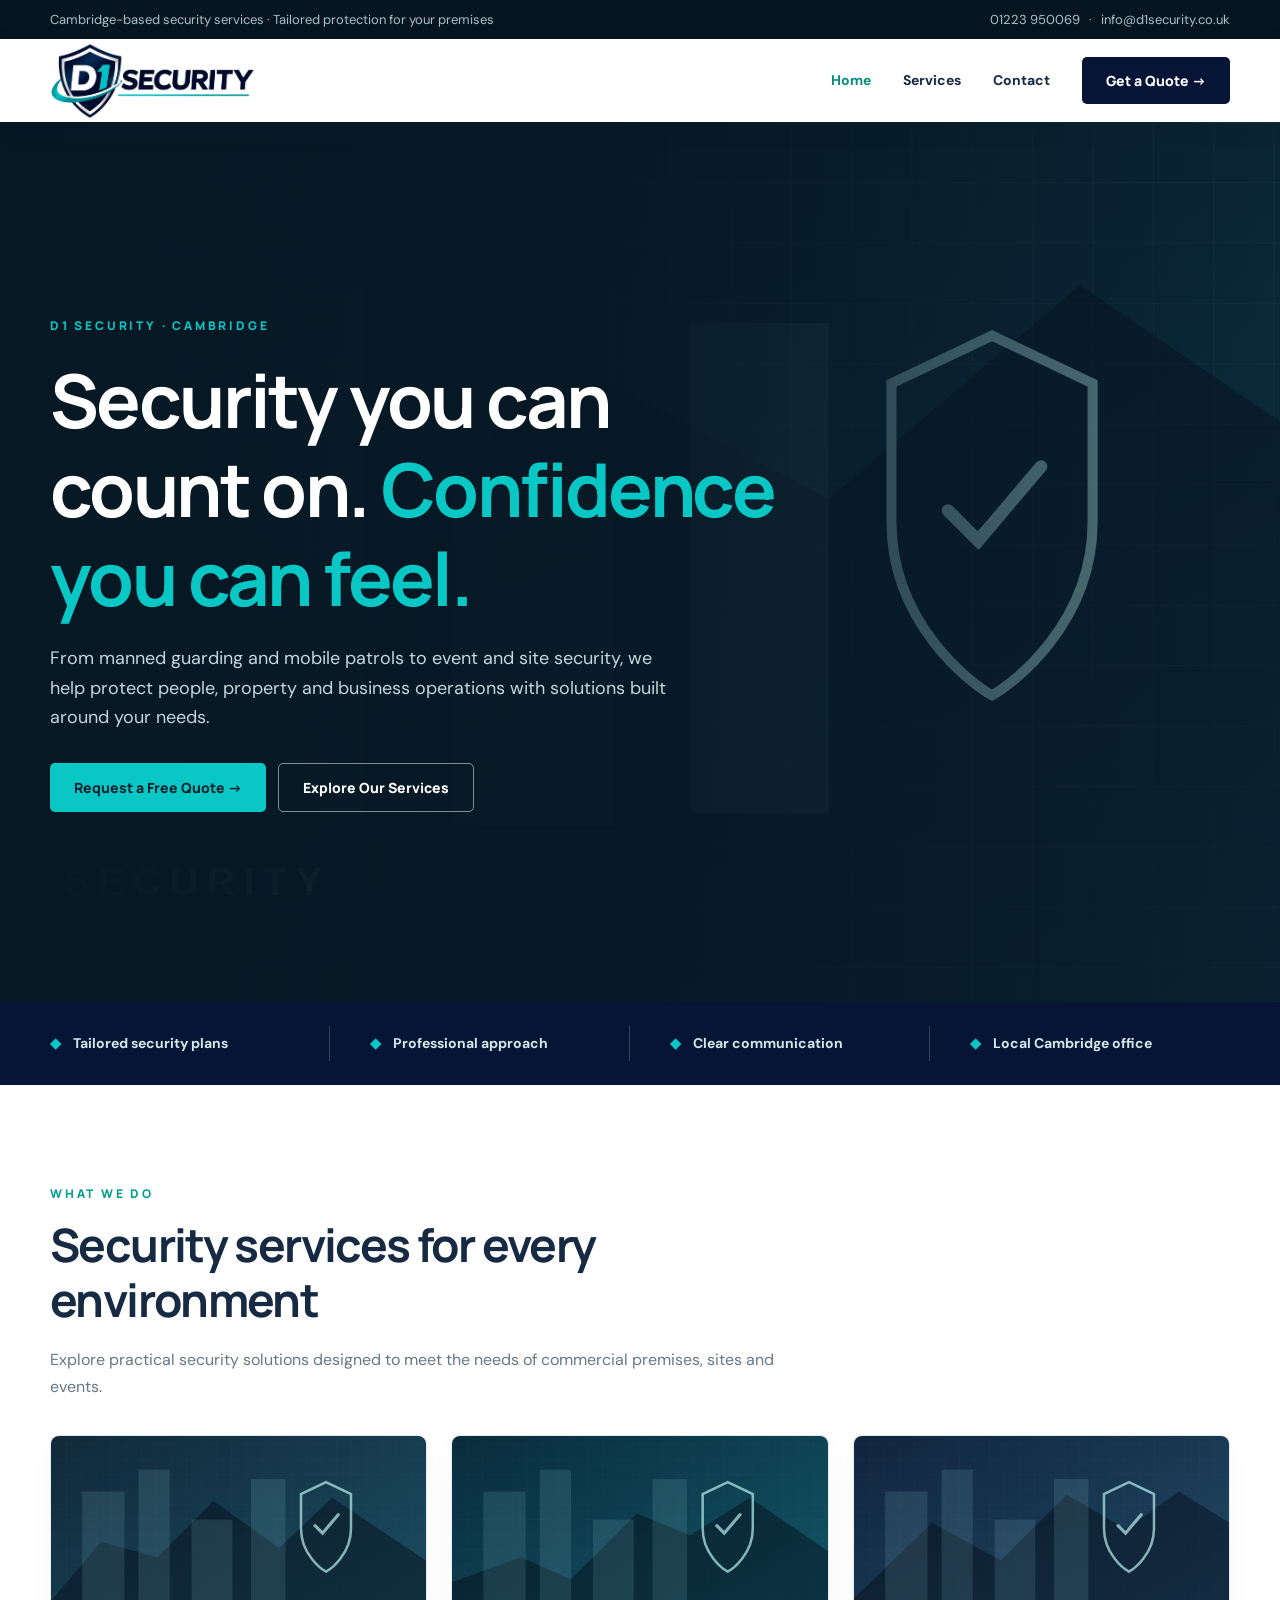
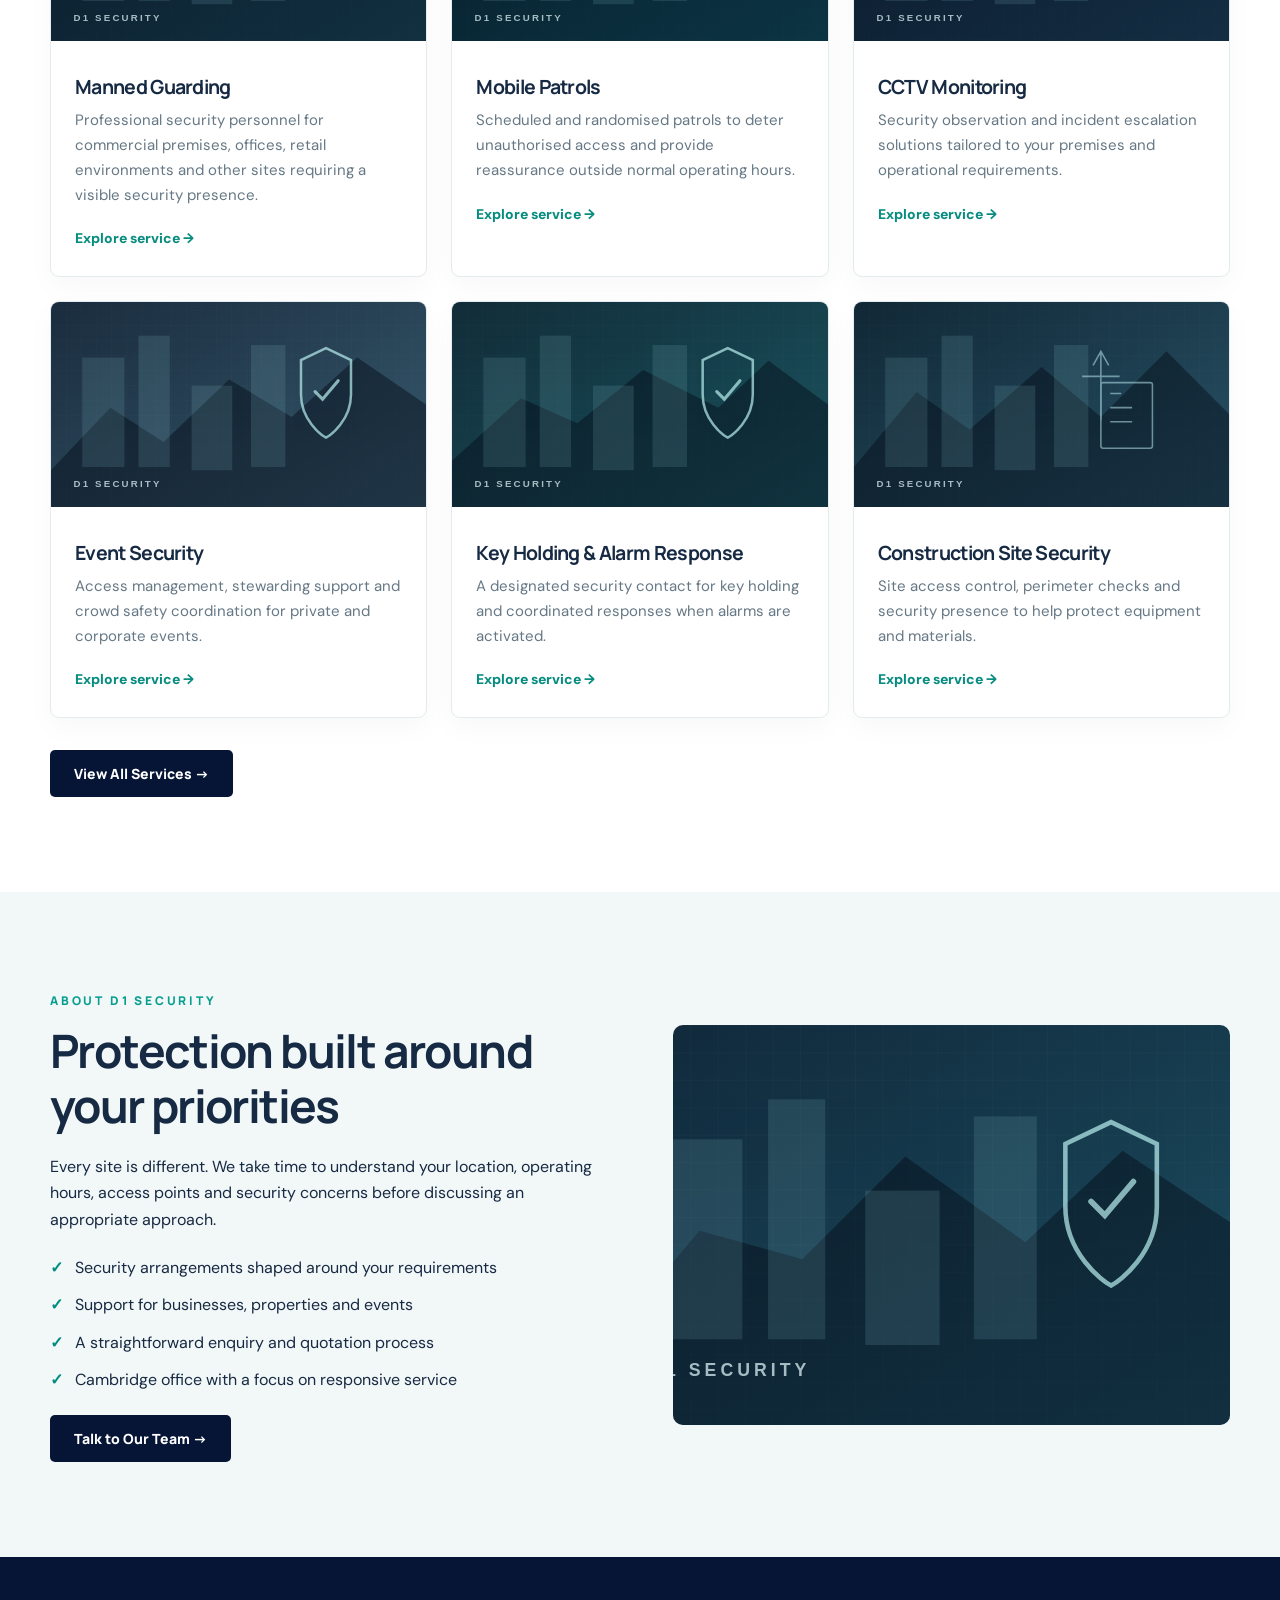
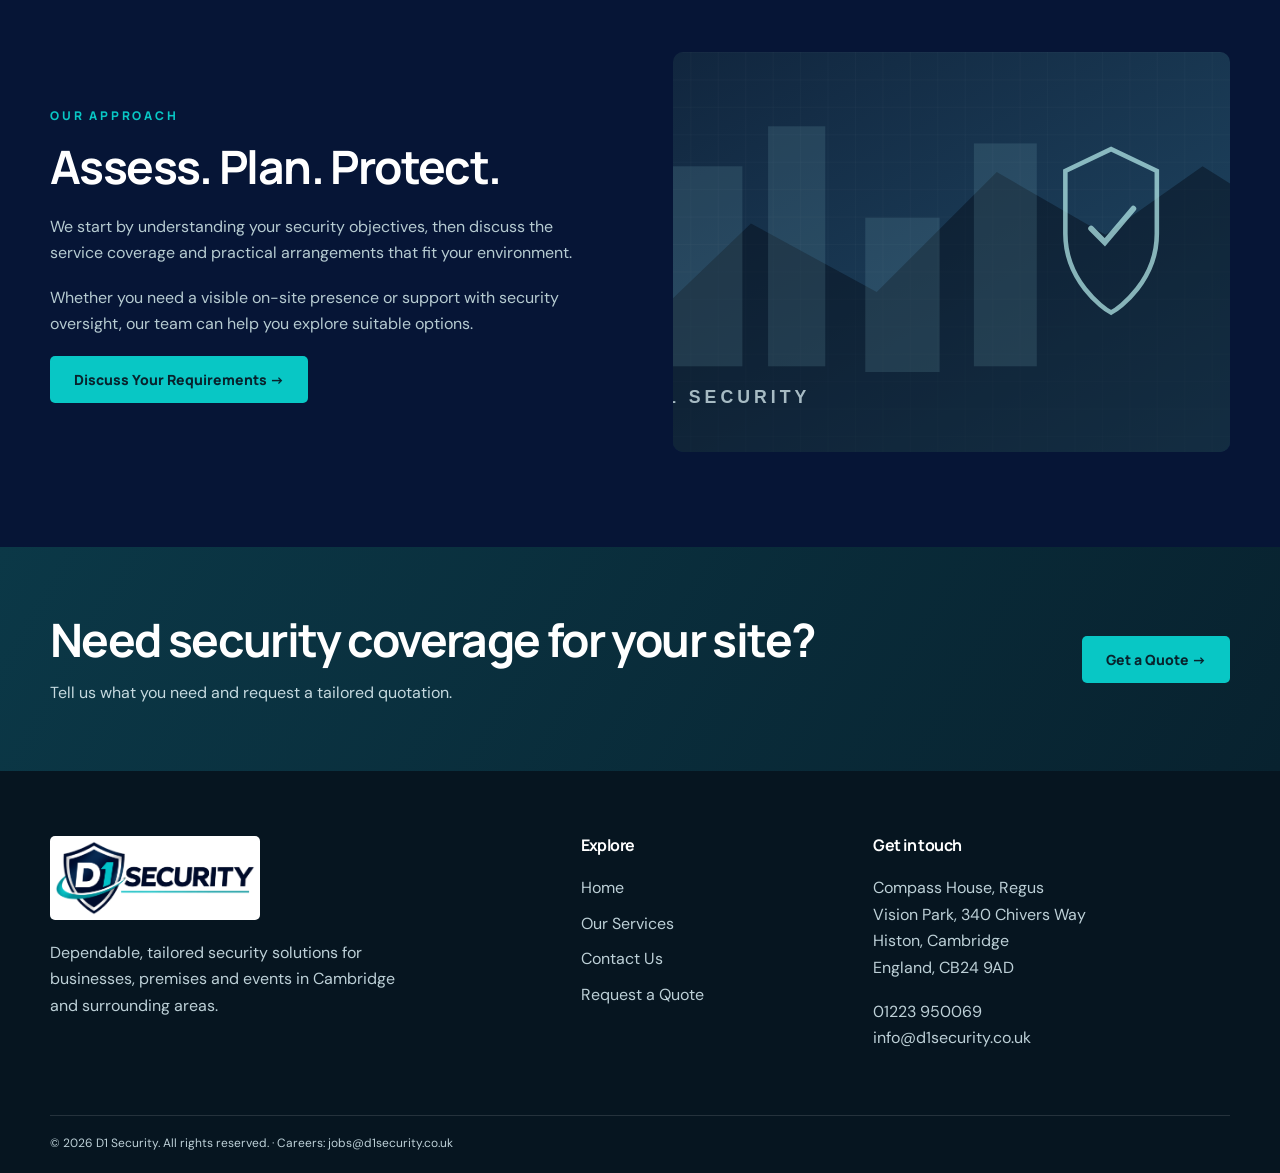
==== index.html @ 739dc6af "Add files via upload" ====
<!doctype html><html lang="en"><head><meta charset="utf-8"><meta name="viewport" content="width=device-width,initial-scale=1"><meta name="description" content="D1 Security provides manned guarding, patrols, CCTV monitoring, event security and site protection services in Cambridge."><meta name="theme-color" content="#071d2c"><link rel="icon" type="image/svg+xml" href="/images/favicon.svg"><link rel="stylesheet" href="/assets/css/style.css"><title>Professional Security Services Cambridge | D1 Security</title></head><body><div class="topbar"><div class="wrap"><span>Cambridge-based security services · Tailored protection for your premises</span><span><a href="tel:01223950069">01223 950069</a> &nbsp; · &nbsp; <a href="mailto:info@d1security.co.uk">info@d1security.co.uk</a></span></div></div><header><div class="wrap nav"><a class="brand" href="/" aria-label="D1 Security home"><img class="brand-logo" src="/images/d1-security-logo.png" alt="D1 Security"></a><button class="menu" aria-label="Toggle navigation" aria-expanded="false">☰</button><nav class="links"><a href="/" data-nav="home" class="active">Home</a><a href="/services" data-nav="services">Services</a><a href="/contact" data-nav="contact">Contact</a><a class="btn dark" href="/contact#quote">Get a Quote →</a></nav></div></header><main><section class="hero"><div class="wrap"><div class="hero-content"><span class="eyebrow">D1 Security · Cambridge</span><h1>Security you can count on. <span style="color:var(--mint)">Confidence you can feel.</span></h1><p>From manned guarding and mobile patrols to event and site security, we help protect people, property and business operations with solutions built around your needs.</p><div class="actions"><a class="btn" href="/contact#quote">Request a Free Quote →</a><a class="btn outline" href="/services">Explore Our Services</a></div></div></div></section><div class="trust-strip"><div class="wrap trust-grid"><div><span>◆</span> Tailored security plans</div><div><span>◆</span> Professional approach</div><div><span>◆</span> Clear communication</div><div><span>◆</span> Local Cambridge office</div></div></div><section><div class="wrap"><div class="section-head"><span class="eyebrow">What we do</span><h2>Security services for every environment</h2><p>Explore practical security solutions designed to meet the needs of commercial premises, sites and events.</p></div><div class="grid"><article class="card"><img src="/images/manned-guarding.svg" alt="Illustration of manned guarding" loading="lazy"><div class="card-body"><h3>Manned Guarding</h3><p>Professional security personnel for commercial premises, offices, retail environments and other sites requiring a visible security presence.</p><a class="arrow" href="/services">Explore service →</a></div></article><article class="card"><img src="/images/mobile-patrols.svg" alt="Illustration of mobile patrols" loading="lazy"><div class="card-body"><h3>Mobile Patrols</h3><p>Scheduled and randomised patrols to deter unauthorised access and provide reassurance outside normal operating hours.</p><a class="arrow" href="/services">Explore service →</a></div></article><article class="card"><img src="/images/cctv.svg" alt="Illustration of cctv monitoring" loading="lazy"><div class="card-body"><h3>CCTV Monitoring</h3><p>Security observation and incident escalation solutions tailored to your premises and operational requirements.</p><a class="arrow" href="/services">Explore service →</a></div></article><article class="card"><img src="/images/event-security.svg" alt="Illustration of event security" loading="lazy"><div class="card-body"><h3>Event Security</h3><p>Access management, stewarding support and crowd safety coordination for private and corporate events.</p><a class="arrow" href="/services">Explore service →</a></div></article><article class="card"><img src="/images/keyholding.svg" alt="Illustration of key holding & alarm response" loading="lazy"><div class="card-body"><h3>Key Holding & Alarm Response</h3><p>A designated security contact for key holding and coordinated responses when alarms are activated.</p><a class="arrow" href="/services">Explore service →</a></div></article><article class="card"><img src="/images/construction.svg" alt="Illustration of construction site security" loading="lazy"><div class="card-body"><h3>Construction Site Security</h3><p>Site access control, perimeter checks and security presence to help protect equipment and materials.</p><a class="arrow" href="/services">Explore service →</a></div></article></div><div style="margin-top:32px"><a class="btn dark" href="/services">View All Services →</a></div></div></section><section class="soft"><div class="wrap split"><div><span class="eyebrow">About D1 Security</span><h2>Protection built around your priorities</h2><p>Every site is different. We take time to understand your location, operating hours, access points and security concerns before discussing an appropriate approach.</p><ul class="checks"><li>Security arrangements shaped around your requirements</li><li>Support for businesses, properties and events</li><li>A straightforward enquiry and quotation process</li><li>Cambridge office with a focus on responsive service</li></ul><a href="/contact" class="btn dark">Talk to Our Team →</a></div><img src="/images/manned-guarding.svg" alt="Security operations illustration" loading="lazy"></div></section><section class="dark-section"><div class="wrap split"><div><span class="eyebrow">Our approach</span><h2>Assess. Plan. Protect.</h2><p>We start by understanding your security objectives, then discuss the service coverage and practical arrangements that fit your environment.</p><p>Whether you need a visible on-site presence or support with security oversight, our team can help you explore suitable options.</p><a href="/contact#quote" class="btn">Discuss Your Requirements →</a></div><img src="/images/cctv.svg" alt="Security monitoring illustration" loading="lazy"></div></section><div class="cta"><div class="wrap"><div><h2>Need security coverage for your site?</h2><p>Tell us what you need and request a tailored quotation.</p></div><a class="btn" href="/contact#quote">Get a Quote →</a></div></div></main><footer><div class="wrap"><div class="footer-grid"><div><a class="brand" href="/" aria-label="D1 Security home"><img class="brand-logo" src="/images/d1-security-logo.png" alt="D1 Security"></a><p style="margin-top:20px;max-width:360px">Dependable, tailored security solutions for businesses, premises and events in Cambridge and surrounding areas.</p></div><div><h4>Explore</h4><div class="footer-links"><a href="/">Home</a><a href="/services">Our Services</a><a href="/contact">Contact Us</a><a href="/contact#quote">Request a Quote</a></div></div><div><h4>Get in touch</h4><p>Compass House, Regus<br>Vision Park, 340 Chivers Way<br>Histon, Cambridge<br>England, CB24 9AD</p><p><a href="tel:01223950069">01223 950069</a><br><a href="mailto:info@d1security.co.uk">info@d1security.co.uk</a></p></div></div><div class="bottom">© <span id="year"></span> D1 Security. All rights reserved. · <a href="mailto:jobs@d1security.co.uk">Careers: jobs@d1security.co.uk</a></div></div></footer><script src="/assets/js/main.js"></script><script>document.getElementById('year').textContent=new Date().getFullYear()</script></body></html>
---- assets/css/style.css ----
@import url('https://fonts.googleapis.com/css2?family=DM+Sans:wght@400;500;600;700&family=Manrope:wght@400;500;600;700;800&display=swap');
:root{--navy:#061536;--deep:#030d25;--mint:#08c7c5;--white:#fff;--text:#172a43;--muted:#667885;--light:#f2f7f8}*{box-sizing:border-box}html{scroll-behavior:smooth}body{margin:0;font-family:'DM Sans',Arial,sans-serif;color:var(--text);line-height:1.65}h1,h2,h3,h4{font-family:Manrope,Arial,sans-serif;line-height:1.2;letter-spacing:-.035em}h1{font-size:clamp(2.8rem,5.8vw,5.7rem);margin:16px 0 22px}h2{font-size:clamp(2rem,3.6vw,3.2rem);margin:10px 0 20px}h3{font-size:1.22rem;margin:10px 0}p{margin:0 0 18px}a{color:inherit;text-decoration:none}img{display:block;max-width:100%}.wrap{width:min(1180px,calc(100% - 48px));margin:auto}.topbar{background:#061520;color:#a9c2ca;font-size:13px}.topbar .wrap{display:flex;justify-content:space-between;gap:15px;padding:9px 0}.topbar a:hover{color:var(--mint)}header{background:#fff;position:sticky;top:0;z-index:20;box-shadow:0 5px 25px #071d2c12}.nav{height:83px;display:flex;align-items:center;justify-content:space-between;gap:20px}.brand{font:800 25px Manrope;color:var(--navy);letter-spacing:-1px;display:flex;align-items:center;gap:10px}.brand-mark{width:40px;height:40px;border:3px solid var(--mint);background:var(--navy);color:#fff;display:grid;place-items:center;clip-path:polygon(50% 0,100% 19%,100% 70%,50% 100%,0 70%,0 19%);font-size:15px}.brand em{font-style:normal;color:#179b8c}.links{display:flex;align-items:center;gap:32px;font-weight:700;font-size:14px}.links a:hover,.links a.active{color:#078c80}.btn{display:inline-flex;justify-content:center;align-items:center;padding:14px 24px;background:var(--mint);color:#08232d;border:0;border-radius:5px;font:800 14px Manrope;cursor:pointer;transition:.2s}.btn:hover{transform:translateY(-2px);background:#7debd9}.btn.dark{background:var(--navy);color:white}.btn.outline{background:transparent;border:1px solid #ffffff80;color:white}.btn.outline:hover{background:#ffffff20}.menu{display:none;background:none;border:0;font-size:27px}.hero{position:relative;min-height:650px;background:linear-gradient(90deg,#061824 0%,#061824eb 45%,#06182455 100%),url('../../images/hero.svg') center/cover;color:#fff;display:flex;align-items:center}.hero .wrap{padding:95px 0}.hero-content{max-width:770px}.eyebrow{font:800 12px Manrope;letter-spacing:2.8px;text-transform:uppercase;color:#079e90}.hero .eyebrow,.dark-section .eyebrow,.page-hero .eyebrow{color:var(--mint)}.hero p{max-width:630px;color:#c5d6dd;font-size:18px}.actions{display:flex;gap:12px;flex-wrap:wrap;margin-top:30px}.trust-strip{background:var(--navy);color:#d5e8eb}.trust-grid{display:grid;grid-template-columns:repeat(4,1fr);gap:20px;padding:24px 0}.trust-grid div{border-right:1px solid #ffffff30;padding:6px 20px;font-weight:700;font-size:14px}.trust-grid div:first-child{padding-left:0}.trust-grid div:last-child{border:0}.trust-grid span{color:var(--mint);margin-right:9px}section{padding:95px 0}.section-head{max-width:750px;margin-bottom:35px}.section-head p{color:var(--muted)}.grid{display:grid;grid-template-columns:repeat(3,1fr);gap:24px}.card{background:white;border:1px solid #e2ebee;border-radius:9px;overflow:hidden;box-shadow:0 10px 28px #081c2c08;transition:.2s}.card:hover{transform:translateY(-5px);box-shadow:0 15px 35px #081c2c18}.card img{width:100%;height:205px;object-fit:cover}.card-body{padding:24px}.card p{font-size:15px;color:var(--muted)}.arrow{font-size:14px;color:#078c80;font-weight:800}.soft{background:var(--light)}.split{display:grid;grid-template-columns:1fr 1fr;gap:65px;align-items:center}.split img{border-radius:10px;width:100%;min-height:400px;object-fit:cover}.checks{list-style:none;padding:0;margin:22px 0}.checks li{margin:11px 0}.checks li:before{content:'✓';color:#008d80;font-weight:900;margin-right:12px}.dark-section{background:var(--navy);color:white}.dark-section p{color:#b6cbd1}.cta{background:linear-gradient(120deg,#0b3847,#08222f);color:white;padding:65px 0}.cta .wrap{display:flex;justify-content:space-between;align-items:center;gap:30px}.cta h2{margin:0 0 12px}.cta p{margin:0;color:#c5d9df}.page-hero{background:linear-gradient(90deg,#061824ed,#0c3547d8),url('../../images/hero.svg') center/cover;color:white;padding:95px 0}.page-hero h1{font-size:clamp(2.7rem,5vw,4.5rem)}.page-hero p{max-width:660px;color:#cbdfe3;font-size:18px}.service-list{display:grid;grid-template-columns:repeat(2,1fr);gap:25px}.service-item{display:flex;gap:22px;background:#fff;border:1px solid #e1ebed;border-radius:8px;padding:22px}.service-item img{width:175px;height:160px;object-fit:cover;border-radius:6px}.service-item p{color:var(--muted);font-size:15px}.contact-layout{display:grid;grid-template-columns:1.1fr .9fr;gap:55px}.form-panel{background:#fff;padding:38px;border-radius:10px;box-shadow:0 15px 50px #091e2d10}.form-grid{display:grid;grid-template-columns:1fr 1fr;gap:17px}.field{margin-bottom:17px}label{display:block;font-weight:700;font-size:13px;margin-bottom:7px}input,select,textarea{width:100%;padding:13px 14px;border:1px solid #cfdde1;border-radius:5px;font:inherit;background:white;color:var(--navy)}input:focus,select:focus,textarea:focus{outline:2px solid #51d8c4;border-color:#51d8c4}textarea{resize:vertical;min-height:145px}.notice{font-size:12px;color:var(--muted)}.info-box{background:var(--navy);color:white;padding:35px;border-radius:9px;margin-bottom:20px}.info-box p{color:#b9d0d6}.info-box a{color:#74e6d5}.info-row{margin:23px 0}.info-row strong{display:block;color:#fff}.job-box{background:#e8f7f4;border-left:4px solid #1db49f;padding:25px;border-radius:5px}.job-box a{font-weight:800;color:#087f73}footer{background:#061520;color:#bdd0d7;padding:65px 0 20px}footer .footer-grid{display:grid;grid-template-columns:2fr 1fr 1.5fr;gap:55px}footer .brand{color:white}footer h4{color:white;margin:0 0 20px}footer a:hover{color:var(--mint)}footer .footer-links a{display:block;margin:9px 0}.bottom{border-top:1px solid #ffffff20;margin-top:45px;padding-top:18px;font-size:12px}.status{font-size:14px;margin:12px 0;color:#126e64}@media(max-width:900px){.grid{grid-template-columns:repeat(2,1fr)}.split,.contact-layout{grid-template-columns:1fr}.service-list{grid-template-columns:1fr}.trust-grid{grid-template-columns:repeat(2,1fr)}.trust-grid div:nth-child(2){border:0}}@media(max-width:650px){.wrap{width:min(100% - 32px,1180px)}.topbar .wrap{flex-direction:column;gap:0}.nav{height:70px}.menu{display:block}.links{display:none;position:absolute;top:70px;left:0;right:0;background:#fff;padding:22px;flex-direction:column;align-items:stretch;gap:15px;box-shadow:0 10px 15px #0002}.links.open{display:flex}.hero{min-height:600px}.hero .wrap{padding:75px 0}.hero p{font-size:16px}section{padding:65px 0}.grid,.form-grid{grid-template-columns:1fr}.trust-grid{gap:4px}.trust-grid div{padding:10px;font-size:12px}.service-item{display:block}.service-item img{width:100%;height:180px;margin-bottom:18px}.cta .wrap{display:block}.cta .btn{margin-top:22px}footer .footer-grid{grid-template-columns:1fr;gap:28px}.form-panel{padding:23px}}

/* D1 Security logo: consistent navy and turquoise identity */
.brand-logo{display:block;width:205px;max-width:100%;height:auto;object-fit:contain}.brand{flex-shrink:0}footer .brand-logo{background:#fff;border-radius:5px;padding:5px;width:210px}@media(max-width:600px){.brand-logo{width:170px}}
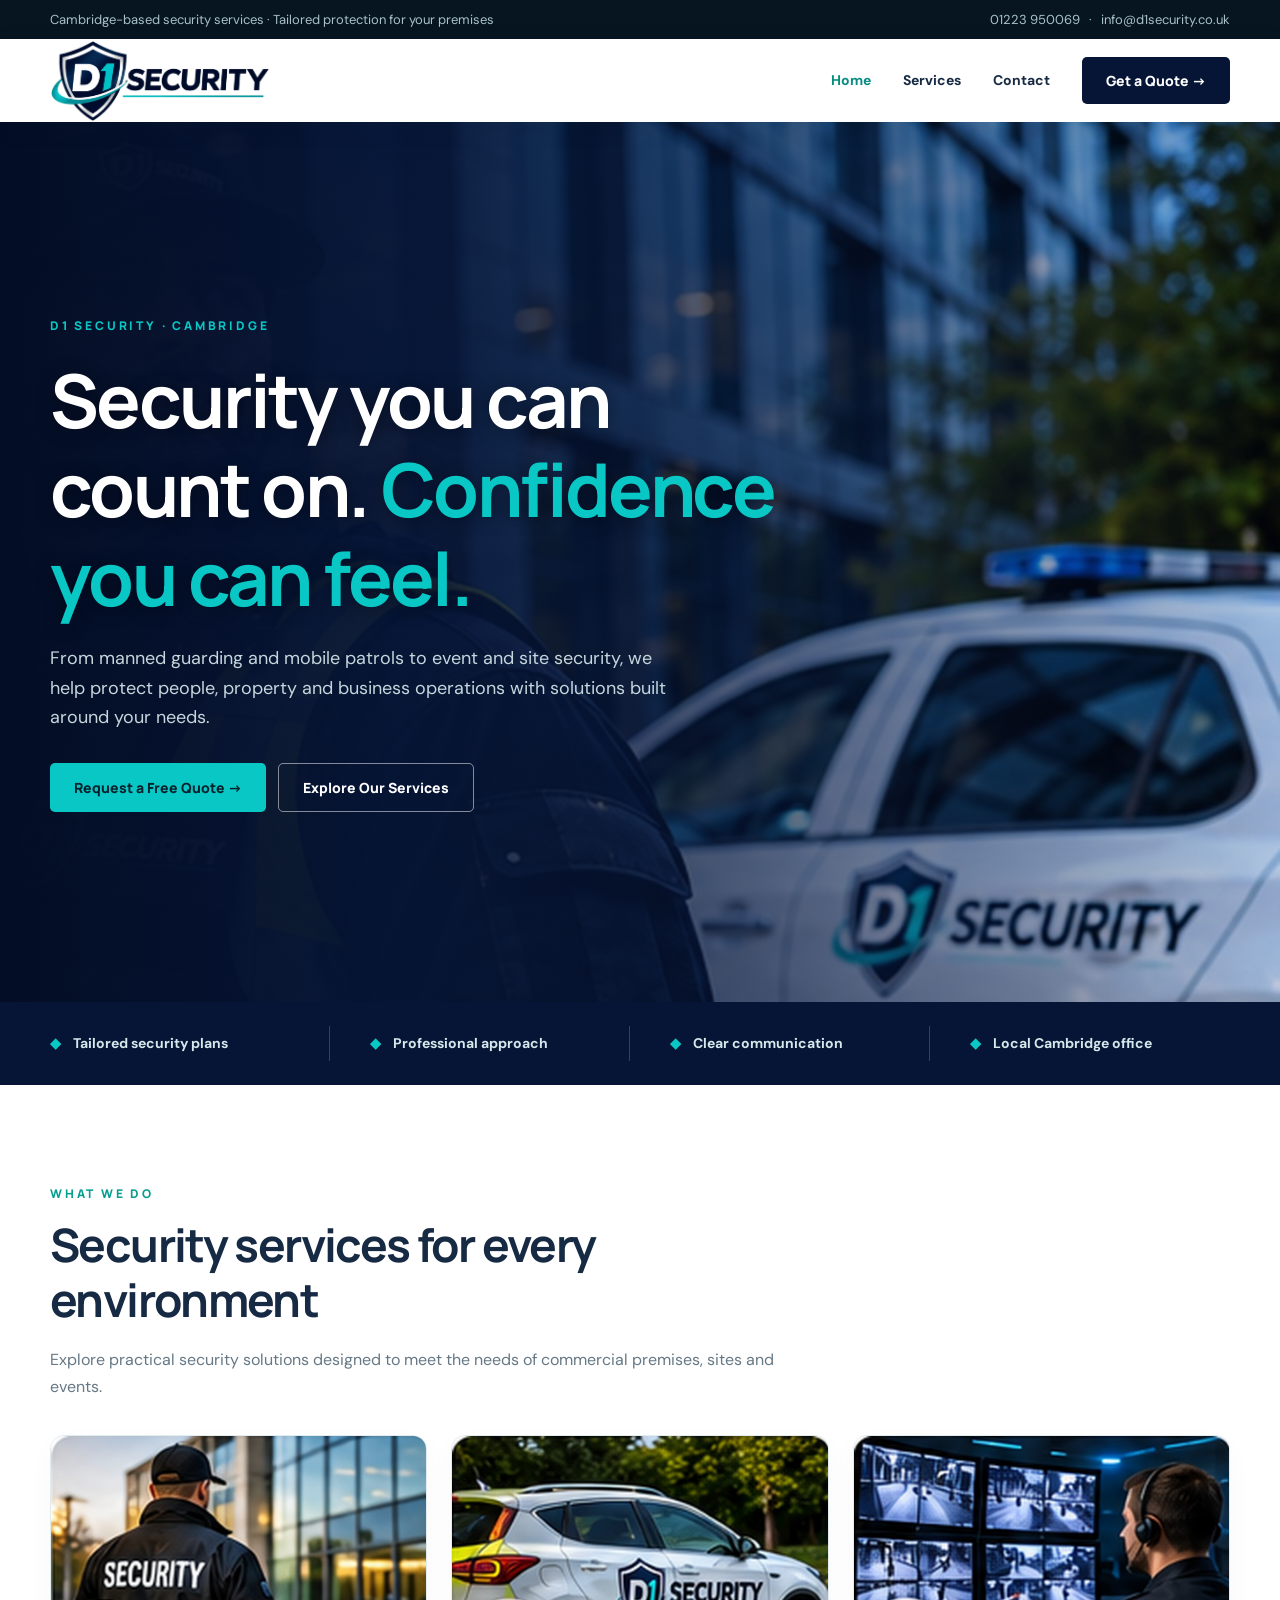
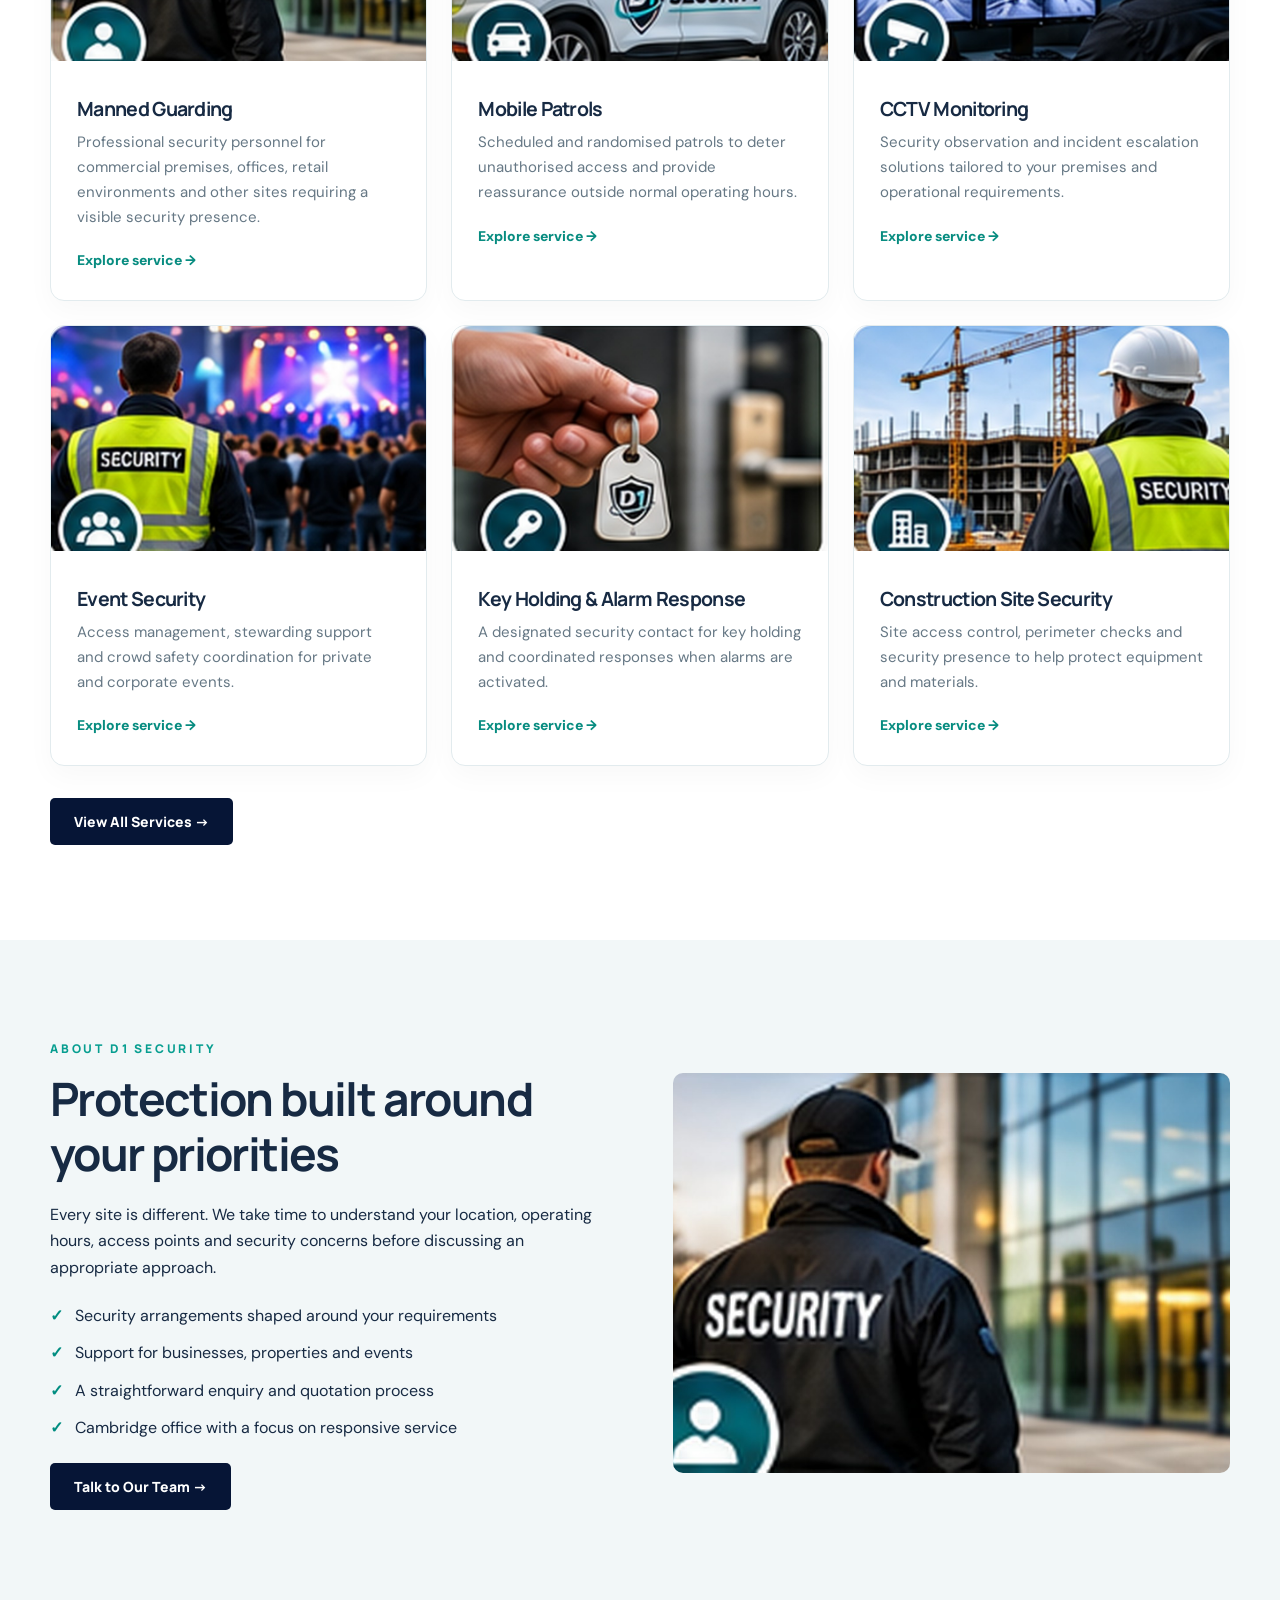
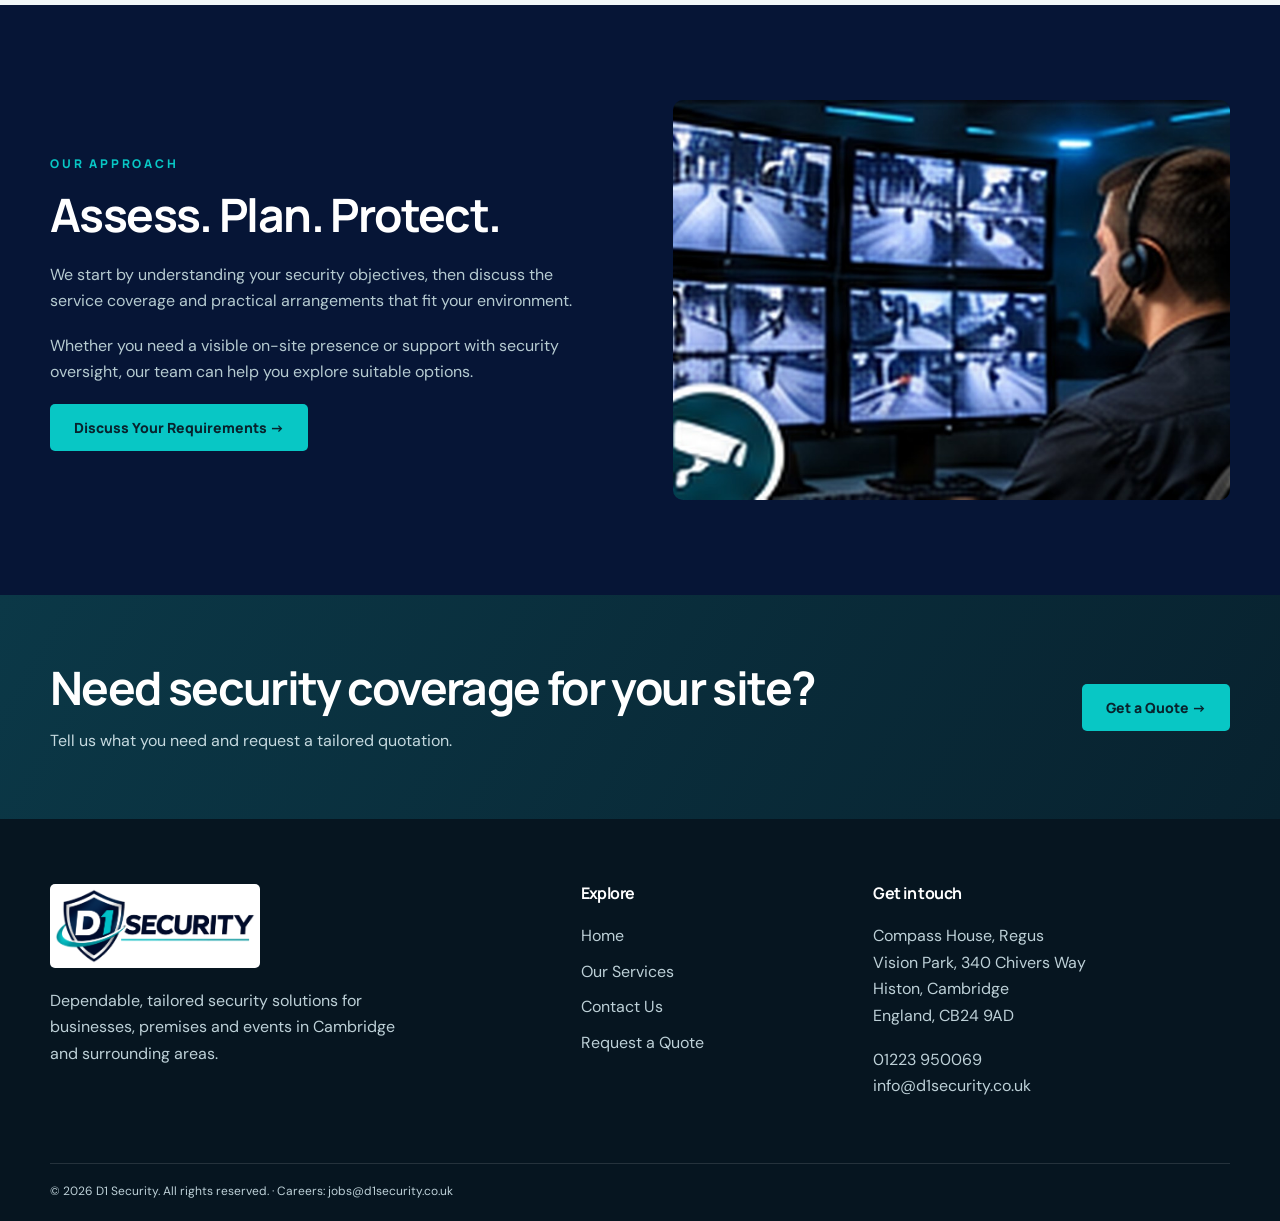
==== commit 84366a66: "Add files via upload" ====
--- a/index.html
+++ b/index.html
@@ -1 +1 @@
-<!doctype html><html lang="en"><head><meta charset="utf-8"><meta name="viewport" content="width=device-width,initial-scale=1"><meta name="description" content="D1 Security provides manned guarding, patrols, CCTV monitoring, event security and site protection services in Cambridge."><meta name="theme-color" content="#071d2c"><link rel="icon" type="image/svg+xml" href="/images/favicon.svg"><link rel="stylesheet" href="/assets/css/style.css"><title>Professional Security Services Cambridge | D1 Security</title></head><body><div class="topbar"><div class="wrap"><span>Cambridge-based security services · Tailored protection for your premises</span><span><a href="tel:01223950069">01223 950069</a> &nbsp; · &nbsp; <a href="mailto:info@d1security.co.uk">info@d1security.co.uk</a></span></div></div><header><div class="wrap nav"><a class="brand" href="/" aria-label="D1 Security home"><img class="brand-logo" src="/images/d1-security-logo.png" alt="D1 Security"></a><button class="menu" aria-label="Toggle navigation" aria-expanded="false">☰</button><nav class="links"><a href="/" data-nav="home" class="active">Home</a><a href="/services" data-nav="services">Services</a><a href="/contact" data-nav="contact">Contact</a><a class="btn dark" href="/contact#quote">Get a Quote →</a></nav></div></header><main><section class="hero"><div class="wrap"><div class="hero-content"><span class="eyebrow">D1 Security · Cambridge</span><h1>Security you can count on. <span style="color:var(--mint)">Confidence you can feel.</span></h1><p>From manned guarding and mobile patrols to event and site security, we help protect people, property and business operations with solutions built around your needs.</p><div class="actions"><a class="btn" href="/contact#quote">Request a Free Quote →</a><a class="btn outline" href="/services">Explore Our Services</a></div></div></div></section><div class="trust-strip"><div class="wrap trust-grid"><div><span>◆</span> Tailored security plans</div><div><span>◆</span> Professional approach</div><div><span>◆</span> Clear communication</div><div><span>◆</span> Local Cambridge office</div></div></div><section><div class="wrap"><div class="section-head"><span class="eyebrow">What we do</span><h2>Security services for every environment</h2><p>Explore practical security solutions designed to meet the needs of commercial premises, sites and events.</p></div><div class="grid"><article class="card"><img src="/images/manned-guarding.svg" alt="Illustration of manned guarding" loading="lazy"><div class="card-body"><h3>Manned Guarding</h3><p>Professional security personnel for commercial premises, offices, retail environments and other sites requiring a visible security presence.</p><a class="arrow" href="/services">Explore service →</a></div></article><article class="card"><img src="/images/mobile-patrols.svg" alt="Illustration of mobile patrols" loading="lazy"><div class="card-body"><h3>Mobile Patrols</h3><p>Scheduled and randomised patrols to deter unauthorised access and provide reassurance outside normal operating hours.</p><a class="arrow" href="/services">Explore service →</a></div></article><article class="card"><img src="/images/cctv.svg" alt="Illustration of cctv monitoring" loading="lazy"><div class="card-body"><h3>CCTV Monitoring</h3><p>Security observation and incident escalation solutions tailored to your premises and operational requirements.</p><a class="arrow" href="/services">Explore service →</a></div></article><article class="card"><img src="/images/event-security.svg" alt="Illustration of event security" loading="lazy"><div class="card-body"><h3>Event Security</h3><p>Access management, stewarding support and crowd safety coordination for private and corporate events.</p><a class="arrow" href="/services">Explore service →</a></div></article><article class="card"><img src="/images/keyholding.svg" alt="Illustration of key holding & alarm response" loading="lazy"><div class="card-body"><h3>Key Holding & Alarm Response</h3><p>A designated security contact for key holding and coordinated responses when alarms are activated.</p><a class="arrow" href="/services">Explore service →</a></div></article><article class="card"><img src="/images/construction.svg" alt="Illustration of construction site security" loading="lazy"><div class="card-body"><h3>Construction Site Security</h3><p>Site access control, perimeter checks and security presence to help protect equipment and materials.</p><a class="arrow" href="/services">Explore service →</a></div></article></div><div style="margin-top:32px"><a class="btn dark" href="/services">View All Services →</a></div></div></section><section class="soft"><div class="wrap split"><div><span class="eyebrow">About D1 Security</span><h2>Protection built around your priorities</h2><p>Every site is different. We take time to understand your location, operating hours, access points and security concerns before discussing an appropriate approach.</p><ul class="checks"><li>Security arrangements shaped around your requirements</li><li>Support for businesses, properties and events</li><li>A straightforward enquiry and quotation process</li><li>Cambridge office with a focus on responsive service</li></ul><a href="/contact" class="btn dark">Talk to Our Team →</a></div><img src="/images/manned-guarding.svg" alt="Security operations illustration" loading="lazy"></div></section><section class="dark-section"><div class="wrap split"><div><span class="eyebrow">Our approach</span><h2>Assess. Plan. Protect.</h2><p>We start by understanding your security objectives, then discuss the service coverage and practical arrangements that fit your environment.</p><p>Whether you need a visible on-site presence or support with security oversight, our team can help you explore suitable options.</p><a href="/contact#quote" class="btn">Discuss Your Requirements →</a></div><img src="/images/cctv.svg" alt="Security monitoring illustration" loading="lazy"></div></section><div class="cta"><div class="wrap"><div><h2>Need security coverage for your site?</h2><p>Tell us what you need and request a tailored quotation.</p></div><a class="btn" href="/contact#quote">Get a Quote →</a></div></div></main><footer><div class="wrap"><div class="footer-grid"><div><a class="brand" href="/" aria-label="D1 Security home"><img class="brand-logo" src="/images/d1-security-logo.png" alt="D1 Security"></a><p style="margin-top:20px;max-width:360px">Dependable, tailored security solutions for businesses, premises and events in Cambridge and surrounding areas.</p></div><div><h4>Explore</h4><div class="footer-links"><a href="/">Home</a><a href="/services">Our Services</a><a href="/contact">Contact Us</a><a href="/contact#quote">Request a Quote</a></div></div><div><h4>Get in touch</h4><p>Compass House, Regus<br>Vision Park, 340 Chivers Way<br>Histon, Cambridge<br>England, CB24 9AD</p><p><a href="tel:01223950069">01223 950069</a><br><a href="mailto:info@d1security.co.uk">info@d1security.co.uk</a></p></div></div><div class="bottom">© <span id="year"></span> D1 Security. All rights reserved. · <a href="mailto:jobs@d1security.co.uk">Careers: jobs@d1security.co.uk</a></div></div></footer><script src="/assets/js/main.js"></script><script>document.getElementById('year').textContent=new Date().getFullYear()</script></body></html>+<!doctype html><html lang="en"><head><meta charset="utf-8"><meta name="viewport" content="width=device-width,initial-scale=1"><meta name="description" content="D1 Security provides manned guarding, patrols, CCTV monitoring, event security and site protection services in Cambridge."><meta name="theme-color" content="#071d2c"><link rel="icon" type="image/svg+xml" href="/images/favicon.svg"><link rel="stylesheet" href="/assets/css/style.css"><title>Professional Security Services Cambridge | D1 Security</title></head><body><div class="topbar"><div class="wrap"><span>Cambridge-based security services · Tailored protection for your premises</span><span><a href="tel:01223950069">01223 950069</a> &nbsp; · &nbsp; <a href="mailto:info@d1security.co.uk">info@d1security.co.uk</a></span></div></div><header><div class="wrap nav"><a class="brand" href="/" aria-label="D1 Security home"><img class="brand-logo" src="/images/d1-security-logo.png" alt="D1 Security"></a><button class="menu" aria-label="Toggle navigation" aria-expanded="false">☰</button><nav class="links"><a href="/" data-nav="home" class="active">Home</a><a href="/services" data-nav="services">Services</a><a href="/contact" data-nav="contact">Contact</a><a class="btn dark" href="/contact#quote">Get a Quote →</a></nav></div></header><main><section class="hero"><div class="wrap"><div class="hero-content"><span class="eyebrow">D1 Security · Cambridge</span><h1>Security you can count on. <span style="color:var(--mint)">Confidence you can feel.</span></h1><p>From manned guarding and mobile patrols to event and site security, we help protect people, property and business operations with solutions built around your needs.</p><div class="actions"><a class="btn" href="/contact#quote">Request a Free Quote →</a><a class="btn outline" href="/services">Explore Our Services</a></div></div></div></section><div class="trust-strip"><div class="wrap trust-grid"><div><span>◆</span> Tailored security plans</div><div><span>◆</span> Professional approach</div><div><span>◆</span> Clear communication</div><div><span>◆</span> Local Cambridge office</div></div></div><section><div class="wrap"><div class="section-head"><span class="eyebrow">What we do</span><h2>Security services for every environment</h2><p>Explore practical security solutions designed to meet the needs of commercial premises, sites and events.</p></div><div class="grid"><article class="card"><img src="/images/manned-guarding.jpg" alt="Photograph depicting manned guarding" loading="lazy"><div class="card-body"><h3>Manned Guarding</h3><p>Professional security personnel for commercial premises, offices, retail environments and other sites requiring a visible security presence.</p><a class="arrow" href="/services">Explore service →</a></div></article><article class="card"><img src="/images/mobile-patrols.jpg" alt="Photograph depicting mobile patrols" loading="lazy"><div class="card-body"><h3>Mobile Patrols</h3><p>Scheduled and randomised patrols to deter unauthorised access and provide reassurance outside normal operating hours.</p><a class="arrow" href="/services">Explore service →</a></div></article><article class="card"><img src="/images/cctv.jpg" alt="Photograph depicting cctv monitoring" loading="lazy"><div class="card-body"><h3>CCTV Monitoring</h3><p>Security observation and incident escalation solutions tailored to your premises and operational requirements.</p><a class="arrow" href="/services">Explore service →</a></div></article><article class="card"><img src="/images/event-security.jpg" alt="Photograph depicting event security" loading="lazy"><div class="card-body"><h3>Event Security</h3><p>Access management, stewarding support and crowd safety coordination for private and corporate events.</p><a class="arrow" href="/services">Explore service →</a></div></article><article class="card"><img src="/images/keyholding.jpg" alt="Photograph depicting key holding & alarm response" loading="lazy"><div class="card-body"><h3>Key Holding & Alarm Response</h3><p>A designated security contact for key holding and coordinated responses when alarms are activated.</p><a class="arrow" href="/services">Explore service →</a></div></article><article class="card"><img src="/images/construction.jpg" alt="Photograph depicting construction site security" loading="lazy"><div class="card-body"><h3>Construction Site Security</h3><p>Site access control, perimeter checks and security presence to help protect equipment and materials.</p><a class="arrow" href="/services">Explore service →</a></div></article></div><div style="margin-top:32px"><a class="btn dark" href="/services">View All Services →</a></div></div></section><section class="soft"><div class="wrap split"><div><span class="eyebrow">About D1 Security</span><h2>Protection built around your priorities</h2><p>Every site is different. We take time to understand your location, operating hours, access points and security concerns before discussing an appropriate approach.</p><ul class="checks"><li>Security arrangements shaped around your requirements</li><li>Support for businesses, properties and events</li><li>A straightforward enquiry and quotation process</li><li>Cambridge office with a focus on responsive service</li></ul><a href="/contact" class="btn dark">Talk to Our Team →</a></div><img src="/images/security-officer.jpg" alt="Security officer outside commercial premises" loading="lazy"></div></section><section class="dark-section"><div class="wrap split"><div><span class="eyebrow">Our approach</span><h2>Assess. Plan. Protect.</h2><p>We start by understanding your security objectives, then discuss the service coverage and practical arrangements that fit your environment.</p><p>Whether you need a visible on-site presence or support with security oversight, our team can help you explore suitable options.</p><a href="/contact#quote" class="btn">Discuss Your Requirements →</a></div><img src="/images/security-control-room.jpg" alt="Security monitoring control room" loading="lazy"></div></section><div class="cta"><div class="wrap"><div><h2>Need security coverage for your site?</h2><p>Tell us what you need and request a tailored quotation.</p></div><a class="btn" href="/contact#quote">Get a Quote →</a></div></div></main><footer><div class="wrap"><div class="footer-grid"><div><a class="brand" href="/" aria-label="D1 Security home"><img class="brand-logo" src="/images/d1-security-logo.png" alt="D1 Security"></a><p style="margin-top:20px;max-width:360px">Dependable, tailored security solutions for businesses, premises and events in Cambridge and surrounding areas.</p></div><div><h4>Explore</h4><div class="footer-links"><a href="/">Home</a><a href="/services">Our Services</a><a href="/contact">Contact Us</a><a href="/contact#quote">Request a Quote</a></div></div><div><h4>Get in touch</h4><p>Compass House, Regus<br>Vision Park, 340 Chivers Way<br>Histon, Cambridge<br>England, CB24 9AD</p><p><a href="tel:01223950069">01223 950069</a><br><a href="mailto:info@d1security.co.uk">info@d1security.co.uk</a></p></div></div><div class="bottom">© <span id="year"></span> D1 Security. All rights reserved. · <a href="mailto:jobs@d1security.co.uk">Careers: jobs@d1security.co.uk</a></div></div></footer><script src="/assets/js/main.js"></script><script>document.getElementById('year').textContent=new Date().getFullYear()</script></body></html>
--- a/assets/css/style.css
+++ b/assets/css/style.css
@@ -1,5 +1,13 @@
 @import url('https://fonts.googleapis.com/css2?family=DM+Sans:wght@400;500;600;700&family=Manrope:wght@400;500;600;700;800&display=swap');
-:root{--navy:#061536;--deep:#030d25;--mint:#08c7c5;--white:#fff;--text:#172a43;--muted:#667885;--light:#f2f7f8}*{box-sizing:border-box}html{scroll-behavior:smooth}body{margin:0;font-family:'DM Sans',Arial,sans-serif;color:var(--text);line-height:1.65}h1,h2,h3,h4{font-family:Manrope,Arial,sans-serif;line-height:1.2;letter-spacing:-.035em}h1{font-size:clamp(2.8rem,5.8vw,5.7rem);margin:16px 0 22px}h2{font-size:clamp(2rem,3.6vw,3.2rem);margin:10px 0 20px}h3{font-size:1.22rem;margin:10px 0}p{margin:0 0 18px}a{color:inherit;text-decoration:none}img{display:block;max-width:100%}.wrap{width:min(1180px,calc(100% - 48px));margin:auto}.topbar{background:#061520;color:#a9c2ca;font-size:13px}.topbar .wrap{display:flex;justify-content:space-between;gap:15px;padding:9px 0}.topbar a:hover{color:var(--mint)}header{background:#fff;position:sticky;top:0;z-index:20;box-shadow:0 5px 25px #071d2c12}.nav{height:83px;display:flex;align-items:center;justify-content:space-between;gap:20px}.brand{font:800 25px Manrope;color:var(--navy);letter-spacing:-1px;display:flex;align-items:center;gap:10px}.brand-mark{width:40px;height:40px;border:3px solid var(--mint);background:var(--navy);color:#fff;display:grid;place-items:center;clip-path:polygon(50% 0,100% 19%,100% 70%,50% 100%,0 70%,0 19%);font-size:15px}.brand em{font-style:normal;color:#179b8c}.links{display:flex;align-items:center;gap:32px;font-weight:700;font-size:14px}.links a:hover,.links a.active{color:#078c80}.btn{display:inline-flex;justify-content:center;align-items:center;padding:14px 24px;background:var(--mint);color:#08232d;border:0;border-radius:5px;font:800 14px Manrope;cursor:pointer;transition:.2s}.btn:hover{transform:translateY(-2px);background:#7debd9}.btn.dark{background:var(--navy);color:white}.btn.outline{background:transparent;border:1px solid #ffffff80;color:white}.btn.outline:hover{background:#ffffff20}.menu{display:none;background:none;border:0;font-size:27px}.hero{position:relative;min-height:650px;background:linear-gradient(90deg,#061824 0%,#061824eb 45%,#06182455 100%),url('../../images/hero.svg') center/cover;color:#fff;display:flex;align-items:center}.hero .wrap{padding:95px 0}.hero-content{max-width:770px}.eyebrow{font:800 12px Manrope;letter-spacing:2.8px;text-transform:uppercase;color:#079e90}.hero .eyebrow,.dark-section .eyebrow,.page-hero .eyebrow{color:var(--mint)}.hero p{max-width:630px;color:#c5d6dd;font-size:18px}.actions{display:flex;gap:12px;flex-wrap:wrap;margin-top:30px}.trust-strip{background:var(--navy);color:#d5e8eb}.trust-grid{display:grid;grid-template-columns:repeat(4,1fr);gap:20px;padding:24px 0}.trust-grid div{border-right:1px solid #ffffff30;padding:6px 20px;font-weight:700;font-size:14px}.trust-grid div:first-child{padding-left:0}.trust-grid div:last-child{border:0}.trust-grid span{color:var(--mint);margin-right:9px}section{padding:95px 0}.section-head{max-width:750px;margin-bottom:35px}.section-head p{color:var(--muted)}.grid{display:grid;grid-template-columns:repeat(3,1fr);gap:24px}.card{background:white;border:1px solid #e2ebee;border-radius:9px;overflow:hidden;box-shadow:0 10px 28px #081c2c08;transition:.2s}.card:hover{transform:translateY(-5px);box-shadow:0 15px 35px #081c2c18}.card img{width:100%;height:205px;object-fit:cover}.card-body{padding:24px}.card p{font-size:15px;color:var(--muted)}.arrow{font-size:14px;color:#078c80;font-weight:800}.soft{background:var(--light)}.split{display:grid;grid-template-columns:1fr 1fr;gap:65px;align-items:center}.split img{border-radius:10px;width:100%;min-height:400px;object-fit:cover}.checks{list-style:none;padding:0;margin:22px 0}.checks li{margin:11px 0}.checks li:before{content:'✓';color:#008d80;font-weight:900;margin-right:12px}.dark-section{background:var(--navy);color:white}.dark-section p{color:#b6cbd1}.cta{background:linear-gradient(120deg,#0b3847,#08222f);color:white;padding:65px 0}.cta .wrap{display:flex;justify-content:space-between;align-items:center;gap:30px}.cta h2{margin:0 0 12px}.cta p{margin:0;color:#c5d9df}.page-hero{background:linear-gradient(90deg,#061824ed,#0c3547d8),url('../../images/hero.svg') center/cover;color:white;padding:95px 0}.page-hero h1{font-size:clamp(2.7rem,5vw,4.5rem)}.page-hero p{max-width:660px;color:#cbdfe3;font-size:18px}.service-list{display:grid;grid-template-columns:repeat(2,1fr);gap:25px}.service-item{display:flex;gap:22px;background:#fff;border:1px solid #e1ebed;border-radius:8px;padding:22px}.service-item img{width:175px;height:160px;object-fit:cover;border-radius:6px}.service-item p{color:var(--muted);font-size:15px}.contact-layout{display:grid;grid-template-columns:1.1fr .9fr;gap:55px}.form-panel{background:#fff;padding:38px;border-radius:10px;box-shadow:0 15px 50px #091e2d10}.form-grid{display:grid;grid-template-columns:1fr 1fr;gap:17px}.field{margin-bottom:17px}label{display:block;font-weight:700;font-size:13px;margin-bottom:7px}input,select,textarea{width:100%;padding:13px 14px;border:1px solid #cfdde1;border-radius:5px;font:inherit;background:white;color:var(--navy)}input:focus,select:focus,textarea:focus{outline:2px solid #51d8c4;border-color:#51d8c4}textarea{resize:vertical;min-height:145px}.notice{font-size:12px;color:var(--muted)}.info-box{background:var(--navy);color:white;padding:35px;border-radius:9px;margin-bottom:20px}.info-box p{color:#b9d0d6}.info-box a{color:#74e6d5}.info-row{margin:23px 0}.info-row strong{display:block;color:#fff}.job-box{background:#e8f7f4;border-left:4px solid #1db49f;padding:25px;border-radius:5px}.job-box a{font-weight:800;color:#087f73}footer{background:#061520;color:#bdd0d7;padding:65px 0 20px}footer .footer-grid{display:grid;grid-template-columns:2fr 1fr 1.5fr;gap:55px}footer .brand{color:white}footer h4{color:white;margin:0 0 20px}footer a:hover{color:var(--mint)}footer .footer-links a{display:block;margin:9px 0}.bottom{border-top:1px solid #ffffff20;margin-top:45px;padding-top:18px;font-size:12px}.status{font-size:14px;margin:12px 0;color:#126e64}@media(max-width:900px){.grid{grid-template-columns:repeat(2,1fr)}.split,.contact-layout{grid-template-columns:1fr}.service-list{grid-template-columns:1fr}.trust-grid{grid-template-columns:repeat(2,1fr)}.trust-grid div:nth-child(2){border:0}}@media(max-width:650px){.wrap{width:min(100% - 32px,1180px)}.topbar .wrap{flex-direction:column;gap:0}.nav{height:70px}.menu{display:block}.links{display:none;position:absolute;top:70px;left:0;right:0;background:#fff;padding:22px;flex-direction:column;align-items:stretch;gap:15px;box-shadow:0 10px 15px #0002}.links.open{display:flex}.hero{min-height:600px}.hero .wrap{padding:75px 0}.hero p{font-size:16px}section{padding:65px 0}.grid,.form-grid{grid-template-columns:1fr}.trust-grid{gap:4px}.trust-grid div{padding:10px;font-size:12px}.service-item{display:block}.service-item img{width:100%;height:180px;margin-bottom:18px}.cta .wrap{display:block}.cta .btn{margin-top:22px}footer .footer-grid{grid-template-columns:1fr;gap:28px}.form-panel{padding:23px}}
+:root{--navy:#061536;--deep:#030d25;--mint:#08c7c5;--white:#fff;--text:#172a43;--muted:#667885;--light:#f2f7f8}*{box-sizing:border-box}html{scroll-behavior:smooth}body{margin:0;font-family:'DM Sans',Arial,sans-serif;color:var(--text);line-height:1.65}h1,h2,h3,h4{font-family:Manrope,Arial,sans-serif;line-height:1.2;letter-spacing:-.035em}h1{font-size:clamp(2.8rem,5.8vw,5.7rem);margin:16px 0 22px}h2{font-size:clamp(2rem,3.6vw,3.2rem);margin:10px 0 20px}h3{font-size:1.22rem;margin:10px 0}p{margin:0 0 18px}a{color:inherit;text-decoration:none}img{display:block;max-width:100%}.wrap{width:min(1180px,calc(100% - 48px));margin:auto}.topbar{background:#061520;color:#a9c2ca;font-size:13px}.topbar .wrap{display:flex;justify-content:space-between;gap:15px;padding:9px 0}.topbar a:hover{color:var(--mint)}header{background:#fff;position:sticky;top:0;z-index:20;box-shadow:0 5px 25px #071d2c12}.nav{height:83px;display:flex;align-items:center;justify-content:space-between;gap:20px}.brand{font:800 25px Manrope;color:var(--navy);letter-spacing:-1px;display:flex;align-items:center;gap:10px}.brand-mark{width:40px;height:40px;border:3px solid var(--mint);background:var(--navy);color:#fff;display:grid;place-items:center;clip-path:polygon(50% 0,100% 19%,100% 70%,50% 100%,0 70%,0 19%);font-size:15px}.brand em{font-style:normal;color:#179b8c}.links{display:flex;align-items:center;gap:32px;font-weight:700;font-size:14px}.links a:hover,.links a.active{color:#078c80}.btn{display:inline-flex;justify-content:center;align-items:center;padding:14px 24px;background:var(--mint);color:#08232d;border:0;border-radius:5px;font:800 14px Manrope;cursor:pointer;transition:.2s}.btn:hover{transform:translateY(-2px);background:#7debd9}.btn.dark{background:var(--navy);color:white}.btn.outline{background:transparent;border:1px solid #ffffff80;color:white}.btn.outline:hover{background:#ffffff20}.menu{display:none;background:none;border:0;font-size:27px}.hero{position:relative;min-height:650px;background:linear-gradient(90deg,#061824 0%,#061824eb 45%,#06182455 100%),url('../../images/hero-security.jpg') center/cover;color:#fff;display:flex;align-items:center}.hero .wrap{padding:95px 0}.hero-content{max-width:770px}.eyebrow{font:800 12px Manrope;letter-spacing:2.8px;text-transform:uppercase;color:#079e90}.hero .eyebrow,.dark-section .eyebrow,.page-hero .eyebrow{color:var(--mint)}.hero p{max-width:630px;color:#c5d6dd;font-size:18px}.actions{display:flex;gap:12px;flex-wrap:wrap;margin-top:30px}.trust-strip{background:var(--navy);color:#d5e8eb}.trust-grid{display:grid;grid-template-columns:repeat(4,1fr);gap:20px;padding:24px 0}.trust-grid div{border-right:1px solid #ffffff30;padding:6px 20px;font-weight:700;font-size:14px}.trust-grid div:first-child{padding-left:0}.trust-grid div:last-child{border:0}.trust-grid span{color:var(--mint);margin-right:9px}section{padding:95px 0}.section-head{max-width:750px;margin-bottom:35px}.section-head p{color:var(--muted)}.grid{display:grid;grid-template-columns:repeat(3,1fr);gap:24px}.card{background:white;border:1px solid #e2ebee;border-radius:9px;overflow:hidden;box-shadow:0 10px 28px #081c2c08;transition:.2s}.card:hover{transform:translateY(-5px);box-shadow:0 15px 35px #081c2c18}.card img{width:100%;height:205px;object-fit:cover}.card-body{padding:24px}.card p{font-size:15px;color:var(--muted)}.arrow{font-size:14px;color:#078c80;font-weight:800}.soft{background:var(--light)}.split{display:grid;grid-template-columns:1fr 1fr;gap:65px;align-items:center}.split img{border-radius:10px;width:100%;min-height:400px;object-fit:cover}.checks{list-style:none;padding:0;margin:22px 0}.checks li{margin:11px 0}.checks li:before{content:'✓';color:#008d80;font-weight:900;margin-right:12px}.dark-section{background:var(--navy);color:white}.dark-section p{color:#b6cbd1}.cta{background:linear-gradient(120deg,#0b3847,#08222f);color:white;padding:65px 0}.cta .wrap{display:flex;justify-content:space-between;align-items:center;gap:30px}.cta h2{margin:0 0 12px}.cta p{margin:0;color:#c5d9df}.page-hero{background:linear-gradient(90deg,#061824ed,#0c3547d8),url('../../images/hero-security.jpg') center/cover;color:white;padding:95px 0}.page-hero h1{font-size:clamp(2.7rem,5vw,4.5rem)}.page-hero p{max-width:660px;color:#cbdfe3;font-size:18px}.service-list{display:grid;grid-template-columns:repeat(2,1fr);gap:25px}.service-item{display:flex;gap:22px;background:#fff;border:1px solid #e1ebed;border-radius:8px;padding:22px}.service-item img{width:175px;height:160px;object-fit:cover;border-radius:6px}.service-item p{color:var(--muted);font-size:15px}.contact-layout{display:grid;grid-template-columns:1.1fr .9fr;gap:55px}.form-panel{background:#fff;padding:38px;border-radius:10px;box-shadow:0 15px 50px #091e2d10}.form-grid{display:grid;grid-template-columns:1fr 1fr;gap:17px}.field{margin-bottom:17px}label{display:block;font-weight:700;font-size:13px;margin-bottom:7px}input,select,textarea{width:100%;padding:13px 14px;border:1px solid #cfdde1;border-radius:5px;font:inherit;background:white;color:var(--navy)}input:focus,select:focus,textarea:focus{outline:2px solid #51d8c4;border-color:#51d8c4}textarea{resize:vertical;min-height:145px}.notice{font-size:12px;color:var(--muted)}.info-box{background:var(--navy);color:white;padding:35px;border-radius:9px;margin-bottom:20px}.info-box p{color:#b9d0d6}.info-box a{color:#74e6d5}.info-row{margin:23px 0}.info-row strong{display:block;color:#fff}.job-box{background:#e8f7f4;border-left:4px solid #1db49f;padding:25px;border-radius:5px}.job-box a{font-weight:800;color:#087f73}footer{background:#061520;color:#bdd0d7;padding:65px 0 20px}footer .footer-grid{display:grid;grid-template-columns:2fr 1fr 1.5fr;gap:55px}footer .brand{color:white}footer h4{color:white;margin:0 0 20px}footer a:hover{color:var(--mint)}footer .footer-links a{display:block;margin:9px 0}.bottom{border-top:1px solid #ffffff20;margin-top:45px;padding-top:18px;font-size:12px}.status{font-size:14px;margin:12px 0;color:#126e64}@media(max-width:900px){.grid{grid-template-columns:repeat(2,1fr)}.split,.contact-layout{grid-template-columns:1fr}.service-list{grid-template-columns:1fr}.trust-grid{grid-template-columns:repeat(2,1fr)}.trust-grid div:nth-child(2){border:0}}@media(max-width:650px){.wrap{width:min(100% - 32px,1180px)}.topbar .wrap{flex-direction:column;gap:0}.nav{height:70px}.menu{display:block}.links{display:none;position:absolute;top:70px;left:0;right:0;background:#fff;padding:22px;flex-direction:column;align-items:stretch;gap:15px;box-shadow:0 10px 15px #0002}.links.open{display:flex}.hero{min-height:600px}.hero .wrap{padding:75px 0}.hero p{font-size:16px}section{padding:65px 0}.grid,.form-grid{grid-template-columns:1fr}.trust-grid{gap:4px}.trust-grid div{padding:10px;font-size:12px}.service-item{display:block}.service-item img{width:100%;height:180px;margin-bottom:18px}.cta .wrap{display:block}.cta .btn{margin-top:22px}footer .footer-grid{grid-template-columns:1fr;gap:28px}.form-panel{padding:23px}}
 
 /* D1 Security logo: consistent navy and turquoise identity */
 .brand-logo{display:block;width:205px;max-width:100%;height:auto;object-fit:contain}.brand{flex-shrink:0}footer .brand-logo{background:#fff;border-radius:5px;padding:5px;width:210px}@media(max-width:600px){.brand-logo{width:170px}}
+
+/* Photographic brand refresh */
+.hero{background:linear-gradient(90deg,#030d25 0%,#061536f5 31%,#061536a8 59%,#06153625 100%),url('../../images/hero-security.jpg') center right/cover no-repeat}
+.page-hero{background:linear-gradient(90deg,#030d25f2,#061536b8),url('../../images/hero-security.jpg') center/cover no-repeat}
+.card img,.service-item img{background:#061536;object-fit:cover}
+.card img{height:225px}.card{border-radius:14px}.card-body{padding:26px}
+.brand-logo{width:220px}.hero h1{max-width:760px;text-shadow:0 2px 18px #0006}
+@media(max-width:650px){.hero{background-position:62% center}.hero h1{font-size:clamp(2.5rem,10vw,4rem)}}
